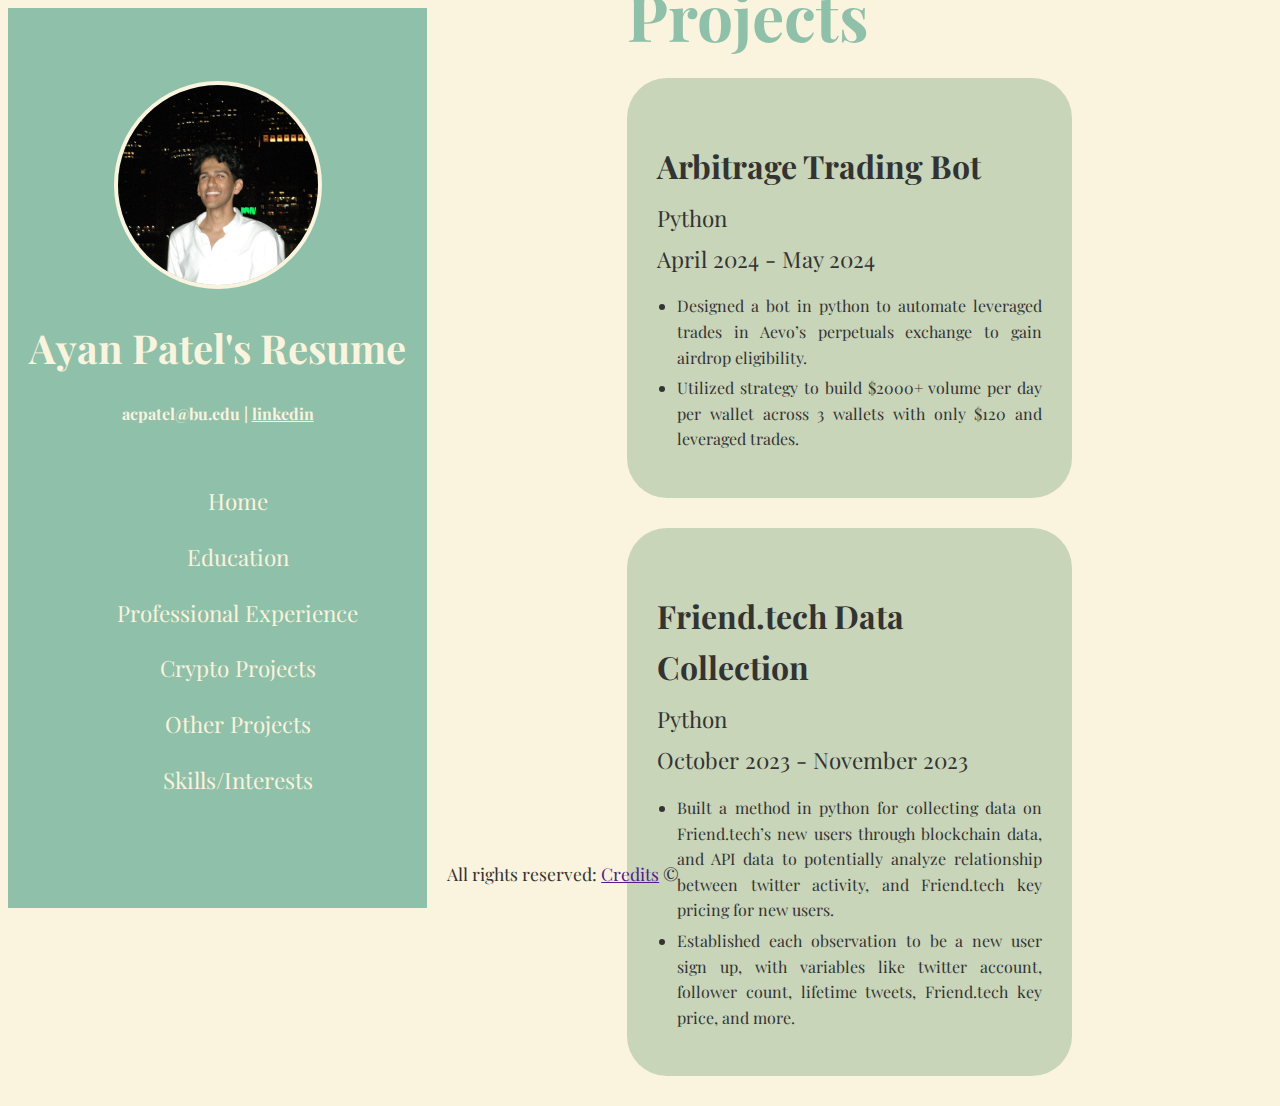
==== crypto/crypto.html @ e08a19d7 "first draft. Need to flesh out a few requirements" ====
<!DOCTYPE html>
<html lang="en">
    <head>
        <meta charset="UTF-8">
        <title>Ayan's Resume</title>
        <link rel="stylesheet" href="crypto.css">
    </head>
    <body>
        <script src="crypto.js"></script>
        <div class="wrapper">
            <nav>
                <header>
                    <img src="./headshot.jpg" alt="Ayan Headshot">
                    <h1>Ayan Patel's Resume</h1>
                    <h4>
                    acpatel@bu.edu
                    <span> | </span>
                    <a href="https://www.linkedin.com/in/apatel2" target="blank">linkedin</a>
                    </h4>
                </header>
                
                
                <ul>
                    <li><a href="../home/home.html">Home</a></li>
                    <li><a href="../education/education.html">Education</a></li>
                    <li><a href="../experience/experience.html">Professional Experience</a></li>
                    <li><a href="crypto.html">Crypto Projects</a></li>
                    <li><a href="../projects/projects.html">Other Projects</a></li>
                    <li><a href="../interests/interests.html">Skills/Interests</a></li>
                </ul>
            </nav>

            <main>

                
                <h2>Crypto Projects</h2>
                <div class="experience-wrapper">
                    <div class="experience">
                        <h3>Arbitrage Trading Bot</h2>
                        <h4>Python</h4>
                        <h4>April 2024 - May 2024</h4>
                        <ul>
                            <li><p>Designed a bot in python to automate leveraged trades in Aevo’s perpetuals exchange to gain airdrop eligibility.</p></li>
                            <li><p>Utilized strategy to build $2000+ volume per day per wallet across 3 wallets with only $120 and leveraged trades.</p></li>
                        </ul>

                    </div>

                    <div class="experience">
                        <h3>Friend.tech Data Collection</h2>
                        <h4>Python</h4>
                        <h4>October 2023 - November 2023</h4>
                        <ul>
                            <li><p>Built a method in python for collecting data on Friend.tech’s new users through blockchain data, and API data to
                                potentially analyze relationship between twitter activity, and Friend.tech key pricing for new users.</p></li>
                            <li><p>Established each observation to be a new user sign up, with variables like twitter account, follower count, lifetime
                                tweets, Friend.tech key price, and more.</p></li>
                        </ul>
                    </div>
                </div>

                <footer>
                    <p>All rights reserved: <a href="">Credits</a> &#169;</p>
                </footer>
            </main>
            
        </div>
    </body>
</html>
---- crypto/crypto.css ----
@import url('https://fonts.googleapis.com/css2?family=Playfair+Display:ital,wght@0,400..900;1,400..900&display=swap');


body {
    /* font-family: 'Arial', sans-serif; */
    font-family: "Playfair Display", serif;
    color: #333;
    line-height: 1.6;
    background-color: #faf3dd ;
}

/* to get the split screen nav and main content */
.wrapper {
    display: flex;
    height: 100vh;
}

/* nav bar formatting */
nav {
    background-color: #8fc0a9; 
    width: 30%; /* Sidebar width */
    display: flex;
    flex-direction: column;
    justify-content: center;
    align-items: center;
    padding: 40px 20px;
}

nav ul li {
    margin: 20px 0;
    list-style: none;
    text-align: center;
}

nav ul li a {
    text-decoration: none;
    color: #faf3dd;
    font-size: 1.4em;
    transition: color 0.3s ease;
}

nav header {
    text-align: center;
}

nav header h4, nav header a{
    color: #faf3dd;

}

nav img {
    display: block;
    margin: 0 auto 20px;
    max-width: 200px;
    max-height: 200px;
    width: 100%;
    border-radius: 50%;
    border: 4px solid #faf3dd;
}

nav h1 {
    font-size: 2.5em;
    color: #faf3dd;
    margin-bottom: 10px;
}

/* Right Content Section */
main {
    flex: 1;
    background-color: #faf3dd;
    padding: 200px;
    display: flex;
    flex-direction: column;
    justify-content: center;  
    align-items: center;      
    position: relative;
}

.experience-wrapper {
    width: 100%;
    max-width: 800px;
    display: flex;
    flex-direction: column;
}

.experience {
    background-color: #c8d5b9;
    padding: 30px;
    border-radius: 40px; 
    margin-bottom: 30px;
}

.experience h3 {
    font-size: 2em;
    margin-bottom: 10px;
}

.experience h4 {
    font-size: 1.4em;
    margin: 5px 0;
    font-weight: normal;
}

.experience ul {
    padding-left: 20px;
    list-style-position: outside
}
.experience p {
    font-size: 1em;
    margin: 5px 0;
}

main h2 {
    font-size: 4em;
    color: #8fc0a9;
    margin-bottom: 10px;
}

main p {
    font-size: 1.1em;
    margin-bottom: 20px;
    text-align: justify;
}

footer {
    width: 100%;          /* Ensure the footer spans the full width */
    text-align: center;   /* Center the footer content */
    margin-left: 40px;
    position: absolute; 
    bottom: 0;
}
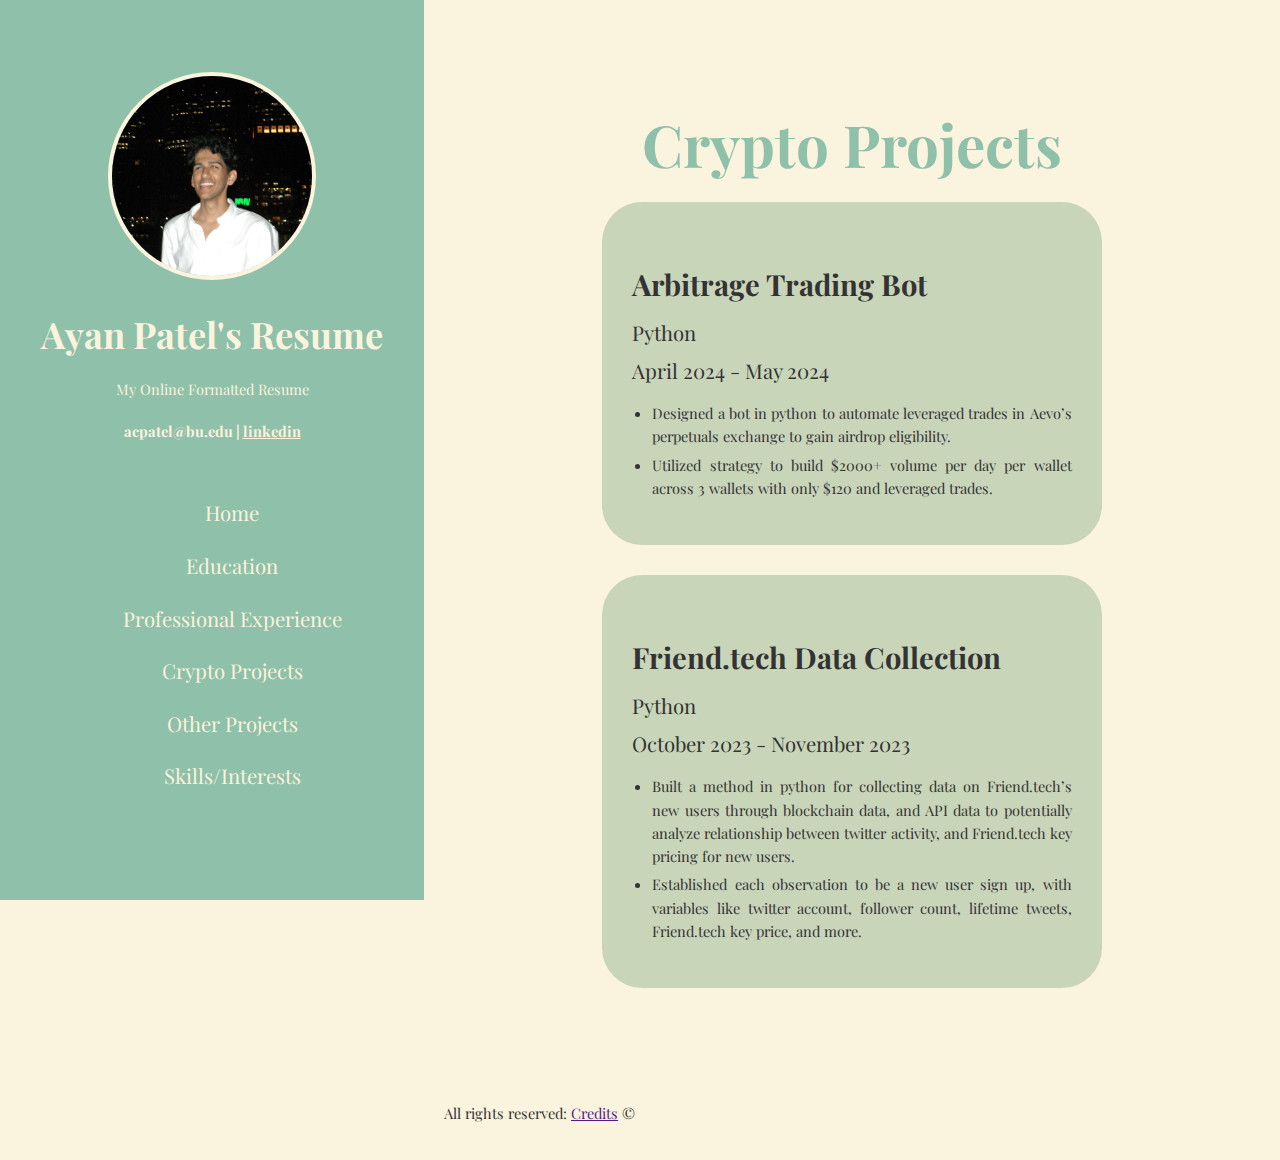
==== commit 6b034263: "final updates complete" ====
--- a/crypto/crypto.html
+++ b/crypto/crypto.html
@@ -7,11 +7,18 @@
     </head>
     <body>
         <script src="crypto.js"></script>
+        
+        <!-- wrapper helps align the separate navigational menu and main content -->
         <div class="wrapper">
+
+            <!-- navigational menu includes the header for stylistic purposes -->
             <nav>
+
+                <!-- header includes main info about Ayan Patel -->
                 <header>
                     <img src="./headshot.jpg" alt="Ayan Headshot">
                     <h1>Ayan Patel's Resume</h1>
+                    <p>My Online Formatted Resume</p>
                     <h4>
                     acpatel@bu.edu
                     <span> | </span>
@@ -19,50 +26,52 @@
                     </h4>
                 </header>
                 
-                
+                <!-- the following are the internal navigational links -->
                 <ul>
                     <li><a href="../home/home.html">Home</a></li>
-                    <li><a href="../education/education.html">Education</a></li>
+                    <li><a href="education.html">Education</a></li>
                     <li><a href="../experience/experience.html">Professional Experience</a></li>
-                    <li><a href="crypto.html">Crypto Projects</a></li>
+                    <li><a href="../crypto/crypto.html">Crypto Projects</a></li>
                     <li><a href="../projects/projects.html">Other Projects</a></li>
                     <li><a href="../interests/interests.html">Skills/Interests</a></li>
                 </ul>
             </nav>
 
-            <main>
+            <!-- main content of the crypto projects page -->
+            <div class="wrapper2">
+                <main>
+                    <h2>Crypto Projects</h2>
+                    <div class="experience-wrapper">
+                        <div class="experience">
+                            <h3>Arbitrage Trading Bot</h2>
+                            <h4>Python</h4>
+                            <h4>April 2024 - May 2024</h4>
+                            <ul>
+                                <li><p>Designed a bot in python to automate leveraged trades in Aevo’s perpetuals exchange to gain airdrop eligibility.</p></li>
+                                <li><p>Utilized strategy to build $2000+ volume per day per wallet across 3 wallets with only $120 and leveraged trades.</p></li>
+                            </ul>
 
-                
-                <h2>Crypto Projects</h2>
-                <div class="experience-wrapper">
-                    <div class="experience">
-                        <h3>Arbitrage Trading Bot</h2>
-                        <h4>Python</h4>
-                        <h4>April 2024 - May 2024</h4>
-                        <ul>
-                            <li><p>Designed a bot in python to automate leveraged trades in Aevo’s perpetuals exchange to gain airdrop eligibility.</p></li>
-                            <li><p>Utilized strategy to build $2000+ volume per day per wallet across 3 wallets with only $120 and leveraged trades.</p></li>
-                        </ul>
+                        </div>
 
+                        <div class="experience">
+                            <h3>Friend.tech Data Collection</h2>
+                            <h4>Python</h4>
+                            <h4>October 2023 - November 2023</h4>
+                            <ul>
+                                <li><p>Built a method in python for collecting data on Friend.tech’s new users through blockchain data, and API data to
+                                    potentially analyze relationship between twitter activity, and Friend.tech key pricing for new users.</p></li>
+                                <li><p>Established each observation to be a new user sign up, with variables like twitter account, follower count, lifetime
+                                    tweets, Friend.tech key price, and more.</p></li>
+                            </ul>
+                        </div>
                     </div>
 
-                    <div class="experience">
-                        <h3>Friend.tech Data Collection</h2>
-                        <h4>Python</h4>
-                        <h4>October 2023 - November 2023</h4>
-                        <ul>
-                            <li><p>Built a method in python for collecting data on Friend.tech’s new users through blockchain data, and API data to
-                                potentially analyze relationship between twitter activity, and Friend.tech key pricing for new users.</p></li>
-                            <li><p>Established each observation to be a new user sign up, with variables like twitter account, follower count, lifetime
-                                tweets, Friend.tech key price, and more.</p></li>
-                        </ul>
-                    </div>
-                </div>
-
+                    
+                </main>
                 <footer>
                     <p>All rights reserved: <a href="">Credits</a> &#169;</p>
                 </footer>
-            </main>
+            </div>
             
         </div>
     </body>
--- a/crypto/crypto.css
+++ b/crypto/crypto.css
@@ -2,23 +2,33 @@
 
 
 body {
-    /* font-family: 'Arial', sans-serif; */
     font-family: "Playfair Display", serif;
     color: #333;
     line-height: 1.6;
     background-color: #faf3dd ;
+    margin: 0;
+    padding: 0;
+    font-size: calc(12px + 0.2vw);
 }
 
 /* to get the split screen nav and main content */
 .wrapper {
     display: flex;
     height: 100vh;
+    flex-direction: row;
+}
+
+/* second wrapper helps properly align the main content with the footer */
+.wrapper2 {
+    flex: 1;
+    display: flex;
+    flex-direction: column;
 }
 
 /* nav bar formatting */
 nav {
     background-color: #8fc0a9; 
-    width: 30%; /* Sidebar width */
+    width: 30%; 
     display: flex;
     flex-direction: column;
     justify-content: center;
@@ -36,14 +46,13 @@
     text-decoration: none;
     color: #faf3dd;
     font-size: 1.4em;
-    transition: color 0.3s ease;
 }
 
 nav header {
     text-align: center;
 }
 
-nav header h4, nav header a{
+nav header h4, nav header a, nav header p{
     color: #faf3dd;
 
 }
@@ -64,16 +73,18 @@
     margin-bottom: 10px;
 }
 
-/* Right Content Section */
+/* main content formatting */
 main {
     flex: 1;
     background-color: #faf3dd;
-    padding: 200px;
+    padding: 50px;
     display: flex;
     flex-direction: column;
     justify-content: center;  
     align-items: center;      
-    position: relative;
+    width: 70%;
+    margin: auto;
+    box-sizing: border-box;
 }
 
 .experience-wrapper {
@@ -103,7 +114,6 @@
 
 .experience ul {
     padding-left: 20px;
-    list-style-position: outside
 }
 .experience p {
     font-size: 1em;
@@ -122,10 +132,60 @@
     text-align: justify;
 }
 
+/* footer formatting */
 footer {
-    width: 100%;          /* Ensure the footer spans the full width */
-    text-align: center;   /* Center the footer content */
-    margin-left: 40px;
-    position: absolute; 
+    width: 100%;         
+    text-align: left;  
+    padding: 20px; 
+    background-color: #faf3dd;
+    position: relative;
     bottom: 0;
 }
+
+/* adjustments for mobile sized screen */
+@media screen and (max-width: 750px) {
+    .wrapper {
+        display: flex;
+        flex-direction: column;
+    }
+
+    nav {
+        width: 100%;
+        display: flex;
+        flex-direction: column;
+    }
+
+    nav img {
+        display: block;
+        margin: 0 auto 20px;
+        max-width: 100px;
+        max-height: 100px;
+        width: 100%;
+        border-radius: 50%;
+        border: 4px solid #faf3dd;
+    }
+
+    nav ul {
+        display: flex;
+        flex-direction: row;
+        justify-content: center;
+        flex-wrap: wrap;
+        padding: 0;
+        margin: 0;
+    }
+
+    nav ul li {
+        list-style: none;
+        margin: 0 10px;
+        padding: 0;
+    }
+
+    main {
+        width: 100%;
+        display: flex;
+        flex-direction: column;
+        align-items: center;
+        padding: 20px;
+    }
+
+}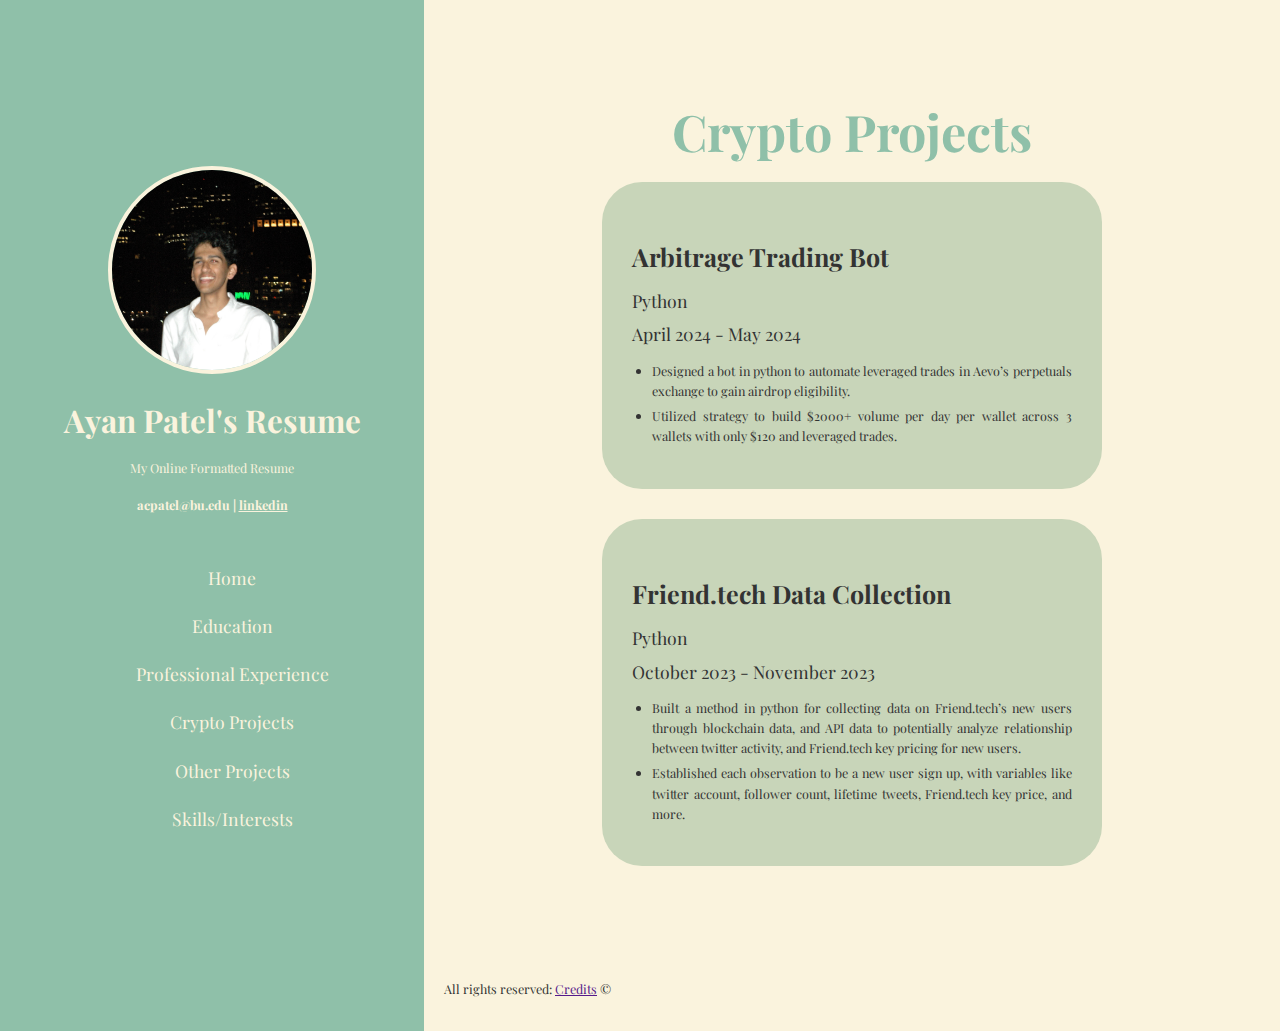
==== commit b87dc618: "last updates" ====
--- a/crypto/crypto.html
+++ b/crypto/crypto.html
@@ -28,10 +28,10 @@
                 
                 <!-- the following are the internal navigational links -->
                 <ul>
-                    <li><a href="../home/home.html">Home</a></li>
-                    <li><a href="education.html">Education</a></li>
+                    <li><a href="../index.html">Home</a></li>
+                    <li><a href="../education/education.html">Education</a></li>
                     <li><a href="../experience/experience.html">Professional Experience</a></li>
-                    <li><a href="../crypto/crypto.html">Crypto Projects</a></li>
+                    <li><a href="crypto.html">Crypto Projects</a></li>
                     <li><a href="../projects/projects.html">Other Projects</a></li>
                     <li><a href="../interests/interests.html">Skills/Interests</a></li>
                 </ul>
--- a/crypto/crypto.css
+++ b/crypto/crypto.css
@@ -8,13 +8,13 @@
     background-color: #faf3dd ;
     margin: 0;
     padding: 0;
-    font-size: calc(12px + 0.2vw);
+    font-size: calc(10px + 0.2vw);
 }
 
 /* to get the split screen nav and main content */
 .wrapper {
     display: flex;
-    height: 100vh;
+    min-height: 100vh; /* Ensure the wrapper takes full height of the viewport */
     flex-direction: row;
 }
 
